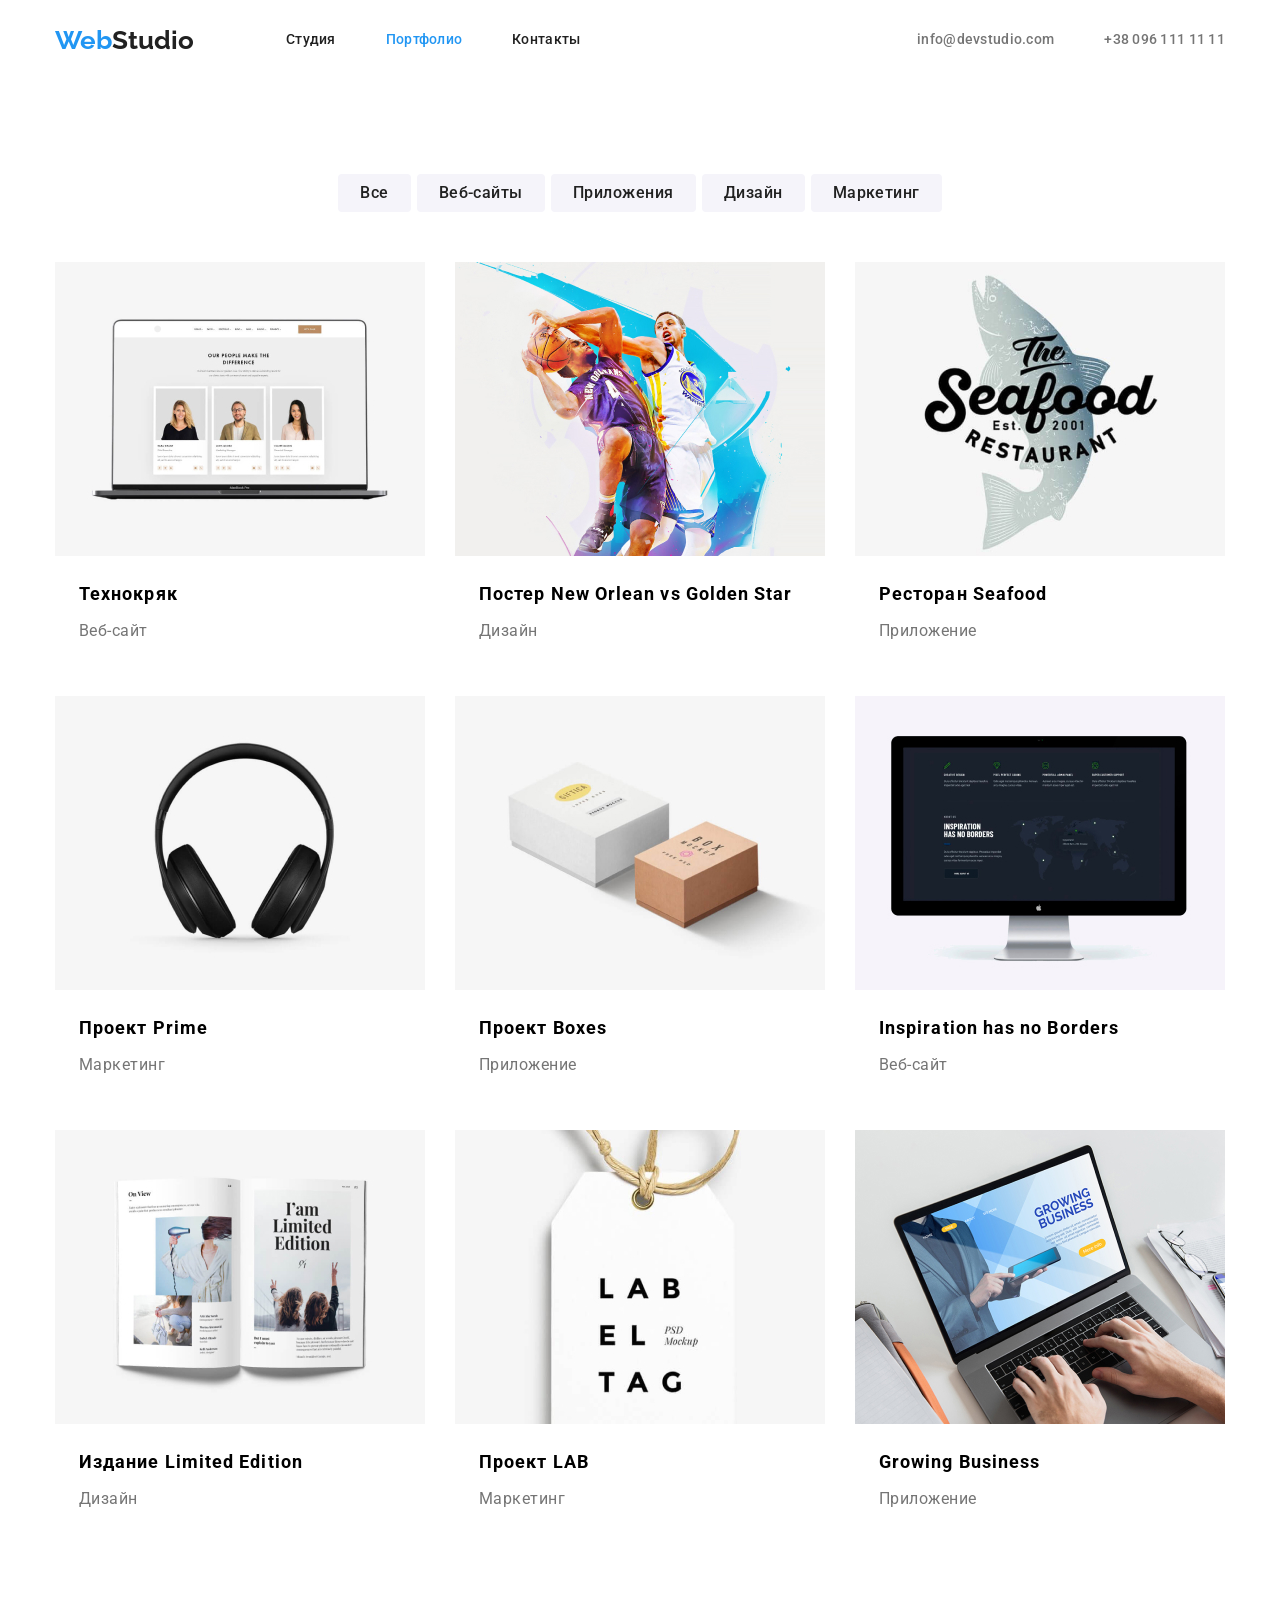
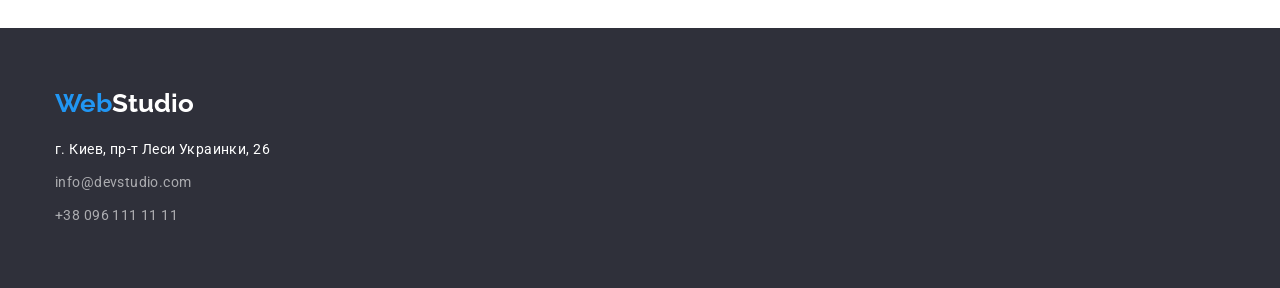
==== portfolio.html @ 709035e9 "початок" ====
<!DOCTYPE html>
<html lang="ru">
  <head>
    <meta charset="UTF-8" />
    <meta name="viewport" content="width=device-width, initial-scale=1.0" />
    <title>WebStudio</title>
    <link rel="preconnect" href="https://fonts.gstatic.com" />
    <link
      href="https://fonts.googleapis.com/css2?family=Raleway:wght@700&family=Roboto:wght@400;500;700;900&display=swap"
      rel="stylesheet"
    />
    <link
      rel="stylesheet"
      href="https://cdnjs.cloudflare.com/ajax/libs/modern-normalize/1.0.0/modern-normalize.min.css"
    />
    <link rel="stylesheet" href="./css/style.css" />
  </head>
  <body>
    <!--Шапка-->
    <header class="page-header container">
        <nav class="header-nav">
          <a class="logo" href=""><span class="logo-link">Web</span>Studio</a>
          <ul class="list-nav">
            <li class="item-nav">
              <a class="link" href="./index.html">Студия</a>
            </li>
            <li class="item-nav">
              <a class="link  current" href="">Портфолио</a>
            </li>
            <li class="item-nav">
              <a class="link" href="">Контакты</a>
            </li>
          </ul>
        </nav>
        <ul class="header-list">
          <li class="header-contacts">
            <a class="link contacts" href="">info@devstudio.com</a>
          </li>
          <li class="header-contacts">
            <a class="link contacts" href="">+38 096 111 11 11</a>
          </li>
        </ul>
    </header>

    <main>
      <section class="proekts">
        <div class="container">
          <h1 class="visually-hidden">Наши проекты</h1>
          <ul class="list-btn">
            <li class="item-btn">
              <button class="proekts-btn" type="button">Все</button>
            </li>
            <li class="item-btn">
              <button class="proekts-btn" type="button">Веб-сайты</button>
            </li>
            <li class="item-btn">
              <button class="proekts-btn" type="button">Приложения</button>
            </li>
            <li class="item-btn">
              <button class="proekts-btn" type="button">Дизайн</button>
            </li>
            <li class="item-btn">
              <button class="proekts-btn" type="button">Маркетинг</button>
            </li>
          </ul>
          <ul class="card-set">
            <li class="item">
              <article class="card">
                <div class="card-thumb">
                  <img src="./images/portfolio/tecno.jpg" alt="Техноряк" />
                </div>
                <div class="card-content">
                  <h2 class="card-heading">Технокряк</h2>
                  <p class="card-text">Веб-сайт</p>
                </div>
              </article>
            </li>
            <li class="item">
              <article class="card">
                <div class="card-thumb">
                  <img src="./images/portfolio/poster.jpg" alt="Постер" />
                </div>
                <div class="card-content">
                  <h2 class="card-heading">Постер New Orlean vs Golden Star</h2>
                  <p class="card-text">Дизайн</p>
                </div>
              </article>
            </li>
            <li class="item">
              <article class="card">
                <div class="card-thumb">
                  <img src="./images/portfolio/seafood.jpg" alt="Ресторан" />
                </div>
                <div class="card-content">
                  <h2 class="card-heading">Ресторан Seafood</h2>
                  <p class="card-text">Приложение</p>
                </div>
              </article>
            </li>
            <li class="item">
              <article class="card">
                <div class="card-thumb">
                  <img src="./images/portfolio/prime.jpg" alt="Prime" />
                </div>
                <div class="card-content">
                  <h2 class="card-heading">Проект Prime</h2>
                  <p class="card-text">Маркетинг</p>
                </div>
              </article>
            </li>
            <li class="item">
              <article class="card">
                <div class="card-thumb">
                  <img src="./images/portfolio/boxes.jpg" alt="Boxes" />
                </div>
                <div class="card-content">
                  <h2 class="card-heading">Проект Boxes</h2>
                  <p class="card-text">Приложение</p>
                </div>
              </article>
            </li>
            <li class="item">
              <article class="card">
                <div class="card-thumb">
                  <img
                    src="./images/portfolio/inspiration.jpg"
                    alt="Inspiration"
                  />
                </div>
                <div class="card-content">
                  <h2 class="card-heading">Inspiration has no Borders</h2>
                  <p class="card-text">Веб-сайт</p>
                </div>
              </article>
            </li>
            <li class="item">
              <article class="card">
                <div class="card-thumb">
                  <img src="./images/portfolio/limited.jpg" alt="Издание" />
                </div>
                <div class="card-content">
                  <h2 class="card-heading">Издание Limited Edition</h2>
                  <p class="card-text">Дизайн</p>
                </div>
              </article>
            </li>
            <li class="item">
              <article class="card">
                <div class="card-thumb">
                  <img src="./images/portfolio/lab.jpg" alt="lab" />
                </div>
                <div class="card-content">
                  <h2 class="card-heading">Проект LAB</h2>
                  <p class="card-text">Маркетинг</p>
                </div>
              </article>
            </li>
            <li class="item">
              <article class="card">
                <div class="card-thumb">
                  <img
                    src="./images/portfolio/business.jpg"
                    alt="Growing Business"
                  />
                </div>
                <div class="card-content">
                  <h2 class="card-heading">Growing Business</h2>
                  <p class="card-text">Приложение</p>
                </div>
              </article>
            </li>
          </ul>
        </div>
      </section>
    </main>
    <footer class="footer">
      <!--Адресс-->
      <div class="container">
        <address class="address">
          <a class="logo logo-footer" href=""
            ><span class="logo-link">Web</span>Studio</a
          >
          <ul class="footer-list">
            <li class="footer-items">
              <a class="address-link adr" href=""
                >г. Киев, пр-т Леси Украинки, 26</a
              >
            </li>
            <li class="footer-items">
              <a class="address-link post" href="">info@devstudio.com</a>
            </li>
            <li class="footer-items">
              <a class="address-link post" href="">+38 096 111 11 11</a>
            </li>
          </ul>
        </address>
      </div>
    </footer>
  </body>
</html>
---- css/style.css ----
/* --- Основа для всех страниц --- */

:root {
  --text-blue: #2196f3;
  --text-hero-white: #ffffff;
  --text-white-footer: rgba(255, 255, 255, 0.6);
  --text-black: #212121;
  --text-grey: #757575;
  --background-hero: #2f303a;
  --background-btn: #f5f4fa;
  --border-proekts: #eeeeee;
}

.visually-hidden {
  position: absolute;
  width: 1px;
  height: 1px;
  margin: -1px;
  border: 0;
  padding: 0;

  white-space: nowrap;
  clip-path: inset(100%);
  clip: rect(0 0 0 0);
  overflow: hidden;
}

body {
  font-family: 'Roboto', sans-serif;
  font-size: 14px;
}

a {
  text-decoration: none;
  color: var(--text-black);
  outline: none;
}

ul {
  list-style: none;
}

.container {
  width: 1200px;
  padding-left: 15px;
  padding-right: 15px;
  margin-left: auto;
  margin-right: auto;
  /* outline: 1px solid tomato; */
}

h1,
h2,
h3,
ul,
p {
  margin: 0;
  padding: 0;
}

/* ОБЩИЕ СТИЛИ ДЛЯ ВСЕХ СТРАНИЦ ХЕДЕРА И ФУТЕРА */

/* --- Шапка--- */

.page-header {
  display: flex;
  align-items: center;
}

.header-nav {
  display: flex;
  align-items: center;
}

.header-list {
  display: flex;
  align-items: center;
  margin-left: auto;
}

.logo {
  font-style: normal;
  font-family: 'Raleway', sans-serif;
  font-weight: 700;
  font-size: 26px;
  line-height: 1.19;
}

.logo-link {
  color: var(--text-blue);
}

.list-nav {
  display: flex;
  align-items: center;
  margin-left: 92px;
}

.item-nav:not(:last-child),
.header-contacts:not(:last-child) {
  margin-right: 50px;
}

.link {
  display: block;
  padding-top: 32px;
  padding-bottom: 32px;

  font-weight: 500;
  line-height: 1.14;
  letter-spacing: 0.02em;
}

.link:hover,
.link:focus {
  color: var(--text-blue);
}

.list-nav .link.current {
  color: var(--text-blue);
}

.contacts {
  color: var(--text-grey);
}

/* --- Футер --- */

/* --- Адресс --- */

.footer {
  background-color: var(--background-hero);
  padding: 60px 0;
}

.logo-footer {
  display: inline-block;
  margin-bottom: 20px;

  color: var(--text-hero-white);
}

.footer-items:not(:last-child) {
  margin-bottom: 9px;
}

.address-link {
  display: inline-block;

  font-style: normal;
  font-weight: normal;
  font-size: 14px;
  line-height: 1.71;
  letter-spacing: 0.03em;
  color: var(--text-hero-white);
}

.post {
  color: var(--text-white-footer);
}

.address-link:hover,
.address-link:focus {
  color: var(--text-blue);
}

/* --- ГЛАВНАЯ СТРАНИЦА --- */

/* --- Баннер --- */

.hero {
  max-width: 1600px;
  margin-left: auto;
  margin-right: auto;
  padding-top: 200px;
  padding-bottom: 200px;
  background-color: var(--background-hero);
  text-align: center;
}

.hero-text {
  margin-bottom: 30px;

  color: var(--text-hero-white);
  font-weight: 900;
  font-size: 44px;
  line-height: 1.36;
  letter-spacing: 0.06em;
  text-align: center;
  text-transform: uppercase;
}

.hero-btn {
  display: inline-block;
  min-width: 200px;
  padding: 10px 32px;
  border-radius: 4px;
  color: var(--text-hero-white);
  background-color: var(--text-blue);
  font-weight: 700;
  font-size: 16px;
  text-align: center;
  line-height: 1.87;
  letter-spacing: 0.06em;
}

.hero-container {
  max-width: 696px;
  margin-left: auto;
  margin-right: auto;
}

/* --- Особенности --- */

.features {
  display: flex;
  padding-top: 89px;
  padding-bottom: 91px;
}

.features-list {
  display: flex;
}

.features-items {
  flex-basis: calc((100% - 90px) / 4);
  margin-right: 30px;
}

.features-items:last-child {
  margin-right: 0px;
}

.features-heading {
  margin-bottom: 10px;

  font-weight: 700;
  font-size: 14px;
  line-height: 1.14;
  letter-spacing: 0.03em;
  text-transform: uppercase;
}

.features-text {
  font-weight: 400;
  line-height: 1.71;
  letter-spacing: 0.03em;

  color: var(--text-grey);
}

/* --- Чем мы занимаемся --- */

.work {
  padding-bottom: 94px;
}

.heading-main {
  margin-bottom: 50px;

  font-weight: 700;
  font-size: 36px;
  line-height: 1.17;
  text-align: center;
  letter-spacing: 0.03em;
  color: var(--text-black);
}

.work-list {
  display: flex;
}

.work-item {
  flex-basis: calc((100% - 60px) / 3);
  padding-right: 30px;
}

.work-item:last-child {
  padding-right: 0;
}

.work-item img {
  display: block;
}

/* --- Наша команда --- */

.family {
  padding-top: 94px;
  padding-bottom: 94px;
}

.family-list {
  display: flex;
}

.family-item img {
  display: block;
  max-width: 100%;
  padding-bottom: 30px;
}

.family-item {
  flex-basis: calc((100% - 30px) / 4);
  margin-right: 30px;
  padding-bottom: 30px;
  border-radius: 0px 0px 4px 4px;
}

.family-item:last-child {
  padding-right: 0;
}

.family-name {
  margin-bottom: 10px;

  font-weight: 500;
  font-size: 16px;
  line-height: 1.19;
  text-align: center;
  letter-spacing: 0.03em;
  color: var(--text-black);
}

.family-proffesion {
  font-weight: 400;
  font-size: 16px;
  line-height: 1.19;
  text-align: center;
  letter-spacing: 0.03em;
  color: var(--text-grey);
}

/* СТРАННИЦА ПОРТФОЛИО */

/* --- НАШИ ПРОЕКТЫ */

/* КНОПКИ */

.proekts {
  padding: 94px 0;
}

.list-btn {
  display: flex;
  margin-bottom: 50px;
  justify-content: center;
}

.item-btn:not(:last-child) {
  margin-right: 6px;
}

.proekts-btn {
  padding: 6px 22px;
  border: none;
  border-radius: 4px;

  font-weight: 500;
  font-size: 16px;
  line-height: 1.62;
  text-align: center;
  letter-spacing: 0.03em;

  color: var(--text-black);
  background: var(--background-btn);
}

.proekts-btn:hover,
.proekts-btn:focus {
  color: var(--text-hero-white);
  background: var(--text-blue);
}

/* СПИСОК ПРОЕКТОВ */ 

img {
  display: block;
  max-width: 100%;
}

.card-set {
  display: flex;
  flex-wrap: wrap;
  margin-left: calc(-1 * 30px);
  margin-top: calc(-1 * 30px);
}

.card-set .item {
  flex-basis: calc(100% / 3 - 30px);
  margin-left: 30px;
  margin-top: 30px;
}

.card {
  border-radius: 4px;
}

.card-content {
  padding: 20px 24px;
}

.card-heading {
  margin-bottom: 4px;

  font-weight: 700;
  font-size: 18px;
  line-height: 2;
  letter-spacing: 0.06em;
}

.card-text {
  font-weight: normal;
  font-size: 16px;
  line-height: 1.87;
  letter-spacing: 0.03em;
  color: var(--text-grey);
}
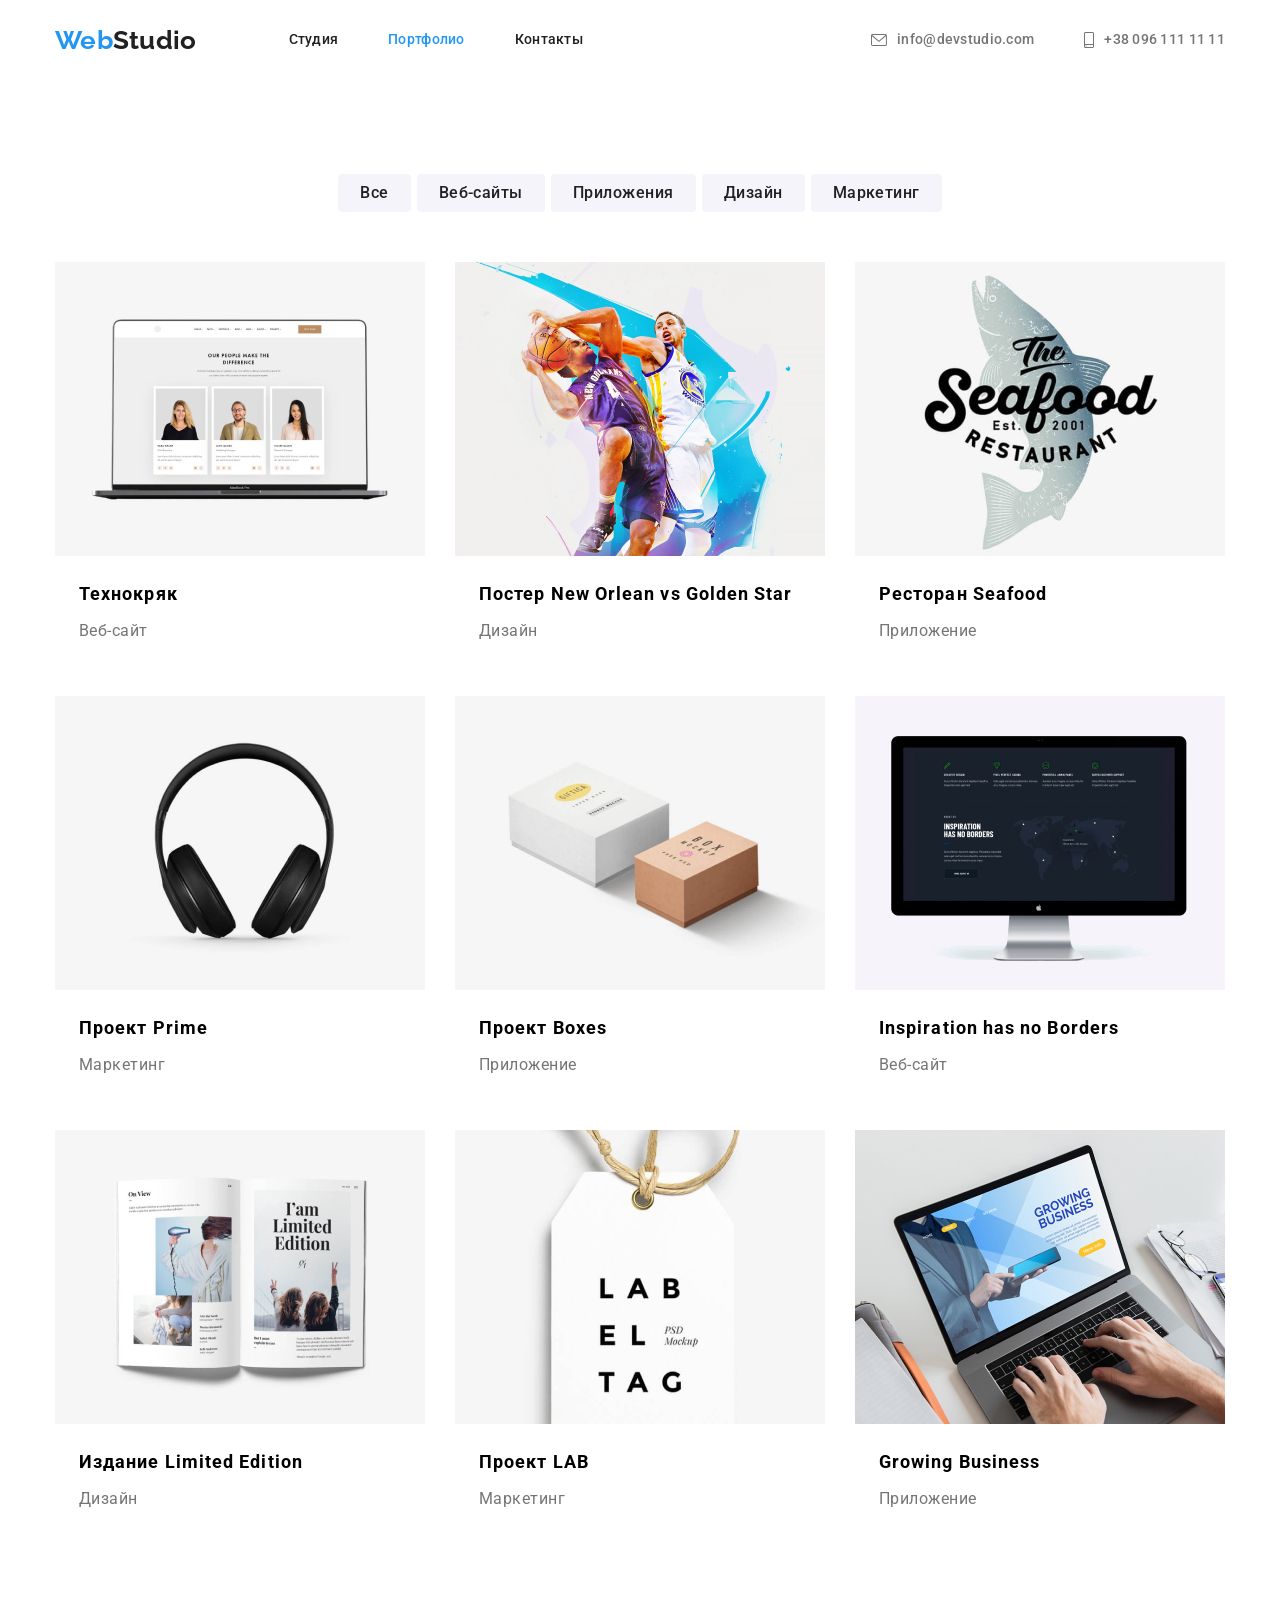
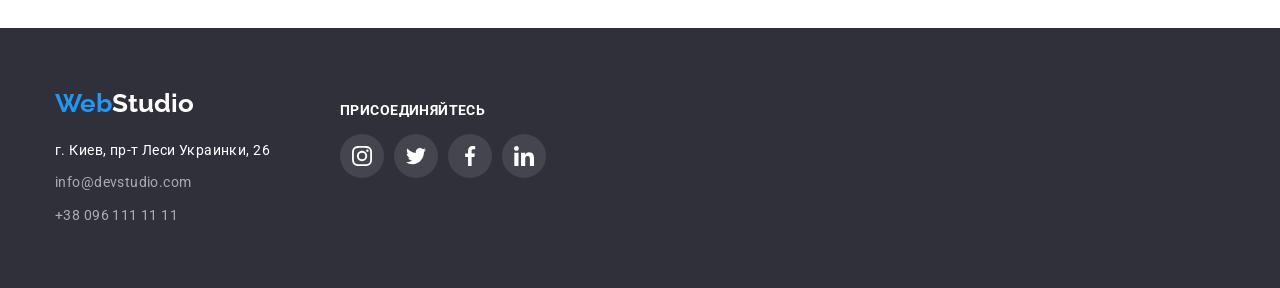
==== commit 85e8302b: "доделано страницу студии" ====
--- a/portfolio.html
+++ b/portfolio.html
@@ -18,28 +18,36 @@
   <body>
     <!--Шапка-->
     <header class="page-header container">
-        <nav class="header-nav">
-          <a class="logo" href=""><span class="logo-link">Web</span>Studio</a>
-          <ul class="list-nav">
-            <li class="item-nav">
-              <a class="link" href="./index.html">Студия</a>
-            </li>
-            <li class="item-nav">
-              <a class="link  current" href="">Портфолио</a>
-            </li>
-            <li class="item-nav">
-              <a class="link" href="">Контакты</a>
-            </li>
-          </ul>
-        </nav>
-        <ul class="header-list">
-          <li class="header-contacts">
-            <a class="link contacts" href="">info@devstudio.com</a>
+      <nav class="header-nav">
+        <a class="logo" href=""><span class="logo-link">Web</span>Studio</a>
+        <ul class="list-nav">
+          <li class="item-nav">
+            <a class="link" href="./index.html">Студия</a>
           </li>
-          <li class="header-contacts">
-            <a class="link contacts" href="">+38 096 111 11 11</a>
+          <li class="item-nav">
+            <a class="link current" href="./portfolio.html">Портфолио</a>
+          </li>
+          <li class="item-nav">
+            <a class="link" href="">Контакты</a>
           </li>
         </ul>
+      </nav>
+      <ul class="header-list">
+        <li class="header-contacts">
+          <a class="contacts link-post" href="">
+            <svg class="link-email">
+              <use href="./images/sprite.svg#icon-envelope"></use>
+            </svg>
+            info@devstudio.com</a>
+        </li>
+        <li class="header-contacts">
+          <a class="contacts" href="">
+            <svg class="link-tel">
+              <use href="./images/sprite.svg#icon-smartphone"></use>
+            </svg>
+            +38 096 111 11 11</a>
+        </li>
+      </ul>
     </header>
 
     <main>
@@ -174,17 +182,13 @@
       </section>
     </main>
     <footer class="footer">
-      <!--Адресс-->
-      <div class="container">
+      <div class="container footer-container">
+        <!--Адресс-->
         <address class="address">
-          <a class="logo logo-footer" href=""
-            ><span class="logo-link">Web</span>Studio</a
-          >
+          <a class="logo logo-footer" href=""><span class="logo-link">Web</span>Studio</a>
           <ul class="footer-list">
             <li class="footer-items">
-              <a class="address-link adr" href=""
-                >г. Киев, пр-т Леси Украинки, 26</a
-              >
+              <a class="address-link adr" href="">г. Киев, пр-т Леси Украинки, 26</a>
             </li>
             <li class="footer-items">
               <a class="address-link post" href="">info@devstudio.com</a>
@@ -194,6 +198,39 @@
             </li>
           </ul>
         </address>
+        <div class="join">
+          <h3 class="features-heading join-heading">присоединяйтесь</h3>
+          <ul class="social-card">
+            <li class="social-tumb">
+              <a class="social-link" href="">
+                <svg class="social-svg">
+                  <use href="./images/sprite.svg#icon-instagram"></use>
+                </svg>
+              </a>
+            </li>
+            <li class="social-tumb">
+              <a class="social-link" href="">
+                <svg class="social-svg">
+                  <use href="./images/sprite.svg#icon-twitter"></use>
+                </svg>
+              </a>
+            </li>
+            <li class="social-tumb">
+              <a class="social-link" href="">
+                <svg class="social-svg">
+                  <use href="./images/sprite.svg#icon-facebook"></use>
+                </svg>
+              </a>
+            </li>
+            <li class="social-tumb">
+              <a class="social-link" href="">
+                <svg class="social-svg">
+                  <use href="./images/sprite.svg#icon-linkedin"></use>
+                </svg>
+              </a>
+            </li>
+          </ul>
+        </div>
       </div>
     </footer>
   </body>
--- a/css/style.css
+++ b/css/style.css
@@ -6,9 +6,13 @@
   --text-white-footer: rgba(255, 255, 255, 0.6);
   --text-black: #212121;
   --text-grey: #757575;
-  --background-hero: #2f303a;
+  --background-hero: #c4c4c4;
   --background-btn: #f5f4fa;
   --border-proekts: #eeeeee;
+  --background-footer: #2f303a;
+  --background-family: #f5f4fa;
+  --border-clients: #AFB1B8;
+  --social-footer: rgba(255, 255, 255, 0.1);
 }
 
 .visually-hidden {
@@ -65,6 +69,10 @@
 .page-header {
   display: flex;
   align-items: center;
+
+  font-weight: 500;
+  line-height: 1.14;
+  letter-spacing: 0.02em;
 }
 
 .header-nav {
@@ -74,8 +82,11 @@
 
 .header-list {
   display: flex;
-  align-items: center;
   margin-left: auto;
+}
+
+.header-contacts {
+  display: flex;
 }
 
 .logo {
@@ -102,13 +113,9 @@
 }
 
 .link {
-  display: block;
+  display: flex;
   padding-top: 32px;
   padding-bottom: 32px;
-
-  font-weight: 500;
-  line-height: 1.14;
-  letter-spacing: 0.02em;
 }
 
 .link:hover,
@@ -121,47 +128,31 @@
 }
 
 .contacts {
+  display: inline-flex;
   color: var(--text-grey);
-}
-
-/* --- Футер --- */
-
-/* --- Адресс --- */
-
-.footer {
-  background-color: var(--background-hero);
-  padding: 60px 0;
-}
-
-.logo-footer {
-  display: inline-block;
-  margin-bottom: 20px;
-
-  color: var(--text-hero-white);
-}
-
-.footer-items:not(:last-child) {
-  margin-bottom: 9px;
-}
-
-.address-link {
-  display: inline-block;
-
-  font-style: normal;
-  font-weight: normal;
-  font-size: 14px;
-  line-height: 1.71;
-  letter-spacing: 0.03em;
-  color: var(--text-hero-white);
-}
-
-.post {
-  color: var(--text-white-footer);
-}
-
-.address-link:hover,
-.address-link:focus {
+  align-items: center;
+
+  padding-top: 32px;
+  padding-bottom: 32px;
+}
+
+.contacts:hover,
+.contacts:focus {
   color: var(--text-blue);
+}
+
+.link-email {
+  width: 16px;
+  height: 12px;
+  margin-right: 10px;
+  fill: currentColor;
+}
+
+.link-tel {
+  width: 10px;
+  height: 16px;
+  margin-right: 10px;
+  fill: currentColor;
 }
 
 /* --- ГЛАВНАЯ СТРАНИЦА --- */
@@ -170,10 +161,21 @@
 
 .hero {
   max-width: 1600px;
+  height: 600px;
   margin-left: auto;
   margin-right: auto;
   padding-top: 200px;
   padding-bottom: 200px;
+
+  background-image: linear-gradient(
+      to right,
+      rgba(47, 48, 58, 0.4),
+      rgba(47, 48, 58, 0.4)
+    ),
+    url(../images/hero.jpg);
+  background-repeat: no-repeat;
+  background-size: cover;
+  background-position: center;
   background-color: var(--background-hero);
   text-align: center;
 }
@@ -222,6 +224,17 @@
   display: flex;
 }
 
+.block {
+  background-color: var(--background-family);
+  margin-bottom: 30px;
+}
+
+.link-block {
+  width: 70px;
+  height: 70px;
+  margin: 25px 100px;
+}
+
 .features-items {
   flex-basis: calc((100% - 90px) / 4);
   margin-right: 30px;
@@ -271,7 +284,7 @@
 }
 
 .work-item {
-  flex-basis: calc((100% - 60px) / 3);
+  /* flex-basis: calc((100% - 60px) / 3); */
   padding-right: 30px;
 }
 
@@ -288,10 +301,12 @@
 .family {
   padding-top: 94px;
   padding-bottom: 94px;
+  background-color: var(--background-family);
 }
 
 .family-list {
   display: flex;
+
 }
 
 .family-item img {
@@ -303,12 +318,14 @@
 .family-item {
   flex-basis: calc((100% - 30px) / 4);
   margin-right: 30px;
-  padding-bottom: 30px;
   border-radius: 0px 0px 4px 4px;
+  background-color: var(--text-hero-white);
+  border-radius: 0px 0px 4px 4px;
+  box-shadow: 0px 1px 3px rgba(0, 0, 0, 0.12), 0px 1px 1px rgba(0, 0, 0, 0.14), 0px 2px 1px rgba(0, 0, 0, 0.2);
 }
 
 .family-item:last-child {
-  padding-right: 0;
+  margin-right: 0;
 }
 
 .family-name {
@@ -323,6 +340,8 @@
 }
 
 .family-proffesion {
+  margin-bottom: 16px;
+
   font-weight: 400;
   font-size: 16px;
   line-height: 1.19;
@@ -331,6 +350,114 @@
   color: var(--text-grey);
 }
 
+.social-card {
+  display: flex;
+  justify-content: space-between;
+  margin-left: 32px;
+  margin-right: 32px;
+}
+
+.social-tumb {
+  margin-bottom: 30px;
+}
+
+.social-link {
+  width: 44px;
+  height: 44px;
+  display: block;
+  color: var(--text-grey);
+  background-color: var(--text-hero-white);
+  border-radius: 50%;
+  
+}
+
+.social-link:hover,
+.social-link:focus {
+  background-color: var(--text-blue);
+  color: var(--text-hero-white);
+}
+
+.social-svg {
+  display: inline-block;
+  width: 20px;
+  height: 20px;
+  margin: 12px;
+  fill: currentColor;
+}
+
+/* ПОСТОЯННЫЕ КЛИЕНТЫ */
+
+.clients {
+  padding-top: 94px;
+  padding-bottom: 94px;
+}
+
+.clients-list {
+  display: flex;
+  justify-content: space-between;
+  align-items: center;
+
+}
+
+.clients-item {
+  
+}
+
+.clients-link {
+  display: inline-flex;
+  justify-content: center;
+  align-items: center;
+  width: 170px;
+  height: 90px;
+  border: 1px solid var(--border-clients);
+  border-radius: 4px;
+  color: var(--border-clients);
+}
+
+.clients-link:hover,
+.clients-link:focus {
+  background-color: var(--text-hero-white);
+  color: var(--text-blue);
+  border: 1px solid var(--text-blue);
+  border-radius: 4px;
+}
+
+.yaco {
+  width: 45px;
+  height: 50px;
+  fill: currentColor;
+}
+
+.company-tagline {
+  width: 40px;
+  height: 52px;
+  fill: currentColor;
+}
+
+.company{
+  width: 42px;
+  height: 42px;
+  fill: currentColor;
+}
+
+.foster{
+  width: 80px;
+  height: 42px;
+  fill: currentColor;
+}
+
+.brand {
+  width: 60px;
+  height: 47px;
+  fill: currentColor;
+}
+
+.company-line {
+  width: 88px;
+  height: 45px;
+  fill: currentColor;
+}
+
 /* СТРАННИЦА ПОРТФОЛИО */
 
 /* --- НАШИ ПРОЕКТЫ */
@@ -372,7 +499,7 @@
   background: var(--text-blue);
 }
 
-/* СПИСОК ПРОЕКТОВ */ 
+/* СПИСОК ПРОЕКТОВ */
 
 img {
   display: block;
@@ -417,3 +544,74 @@
   color: var(--text-grey);
 }
 
+/* --- ФУТЕР --- */
+
+/* --- АДРЕСС --- */
+
+.footer {
+  background-color: var(--background-footer);
+  padding: 60px 0;
+}
+
+.footer-container {
+  display: flex;
+}
+
+.logo-footer {
+  display: inline-block;
+  margin-bottom: 20px;
+
+  color: var(--text-hero-white);
+}
+
+.footer-items:not(:last-child) {
+  margin-bottom: 9px;
+}
+
+.address-link {
+  display: inline-block;
+  margin-right: 70px;
+
+  font-style: normal;
+  font-weight: normal;
+  font-size: 14px;
+  line-height: 1.71;
+  letter-spacing: 0.03em;
+  color: var(--text-hero-white);
+}
+
+.post {
+  color: var(--text-white-footer);
+}
+
+.address-link:hover,
+.address-link:focus {
+  color: var(--text-blue);
+}
+
+/* --- ПРИСОЕДИНЯЙТЕСЬ --- */
+
+.join {
+  min-width: 206px;
+  margin-top: 15px;
+
+}
+
+.join-heading {
+  margin-bottom: 15px;
+  color: var(--text-hero-white);
+}
+
+.join .social-card {
+  margin: 0;
+}
+
+.join .social-link {
+  background-color: var(--social-footer);
+  color: var(--text-hero-white)
+}
+
+.join .social-link:hover,
+.join .social-link:focus {
+  background-color: var(--text-blue);
+}
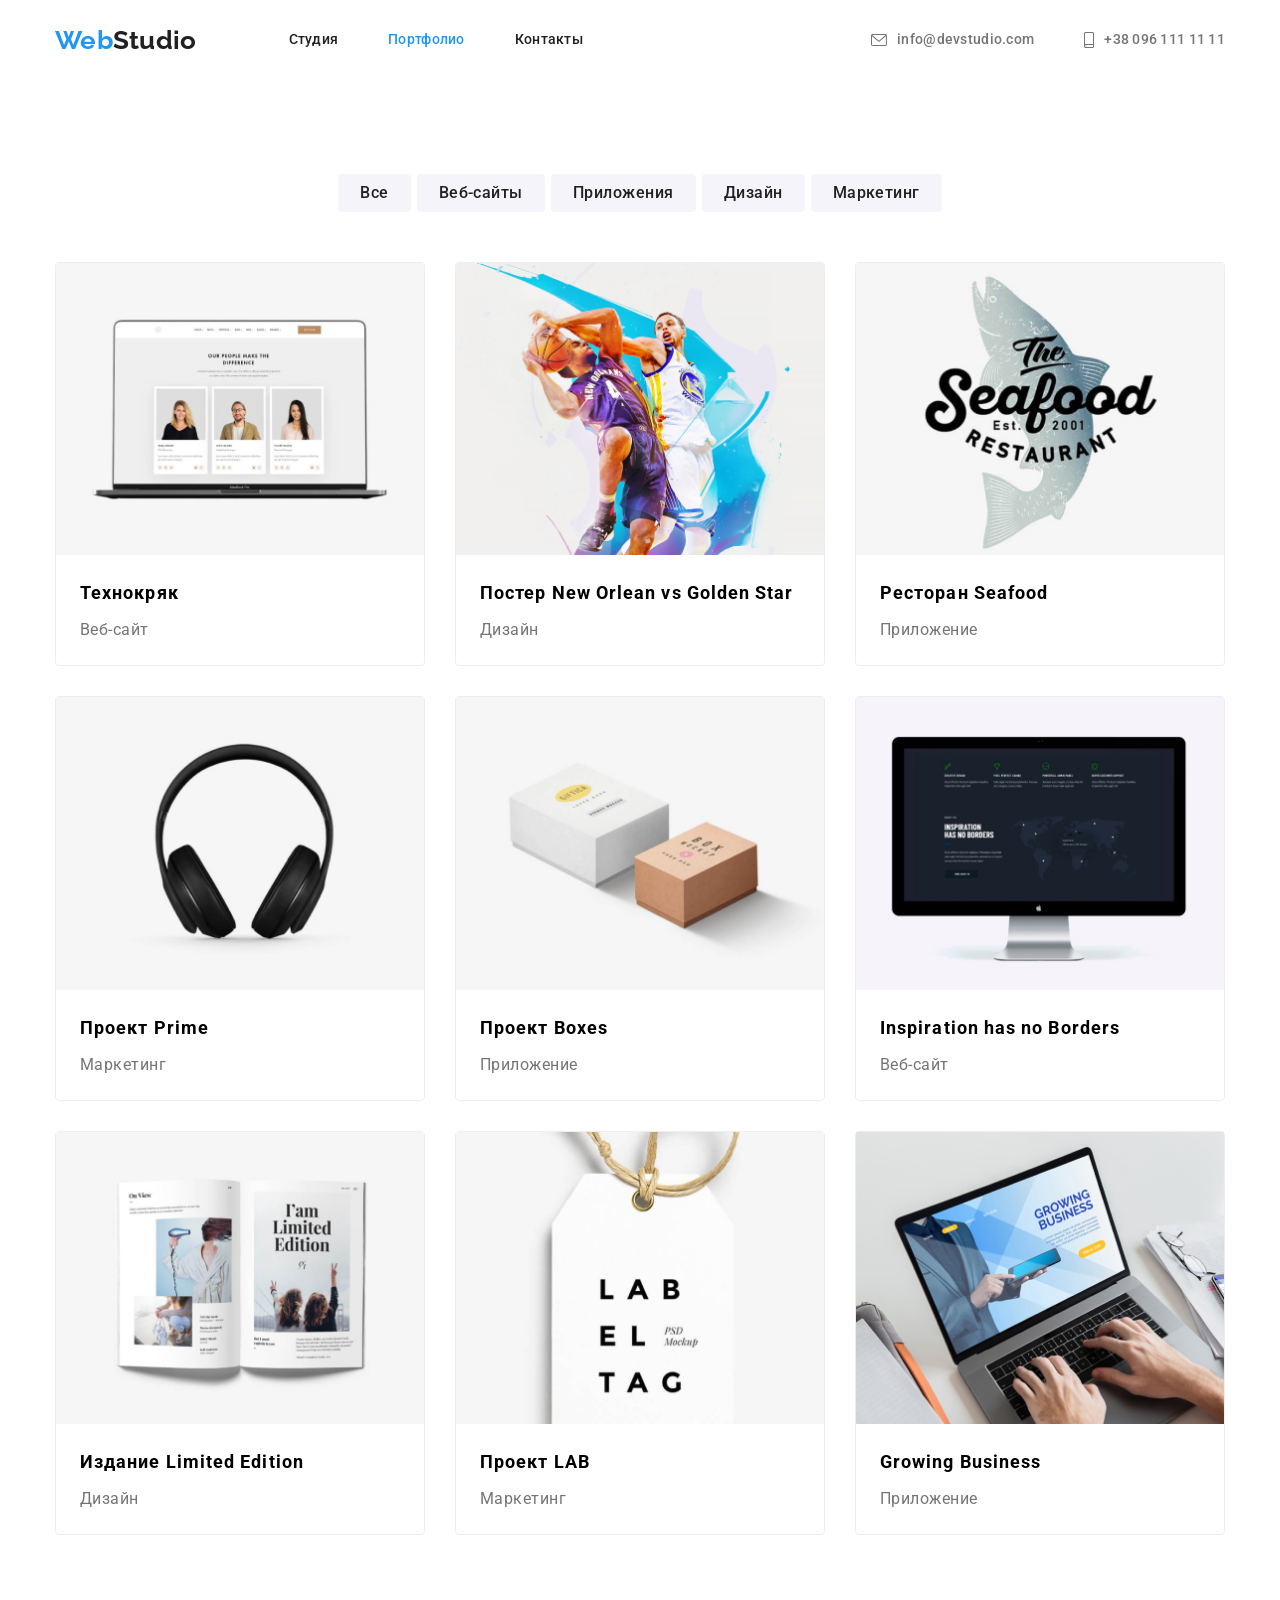
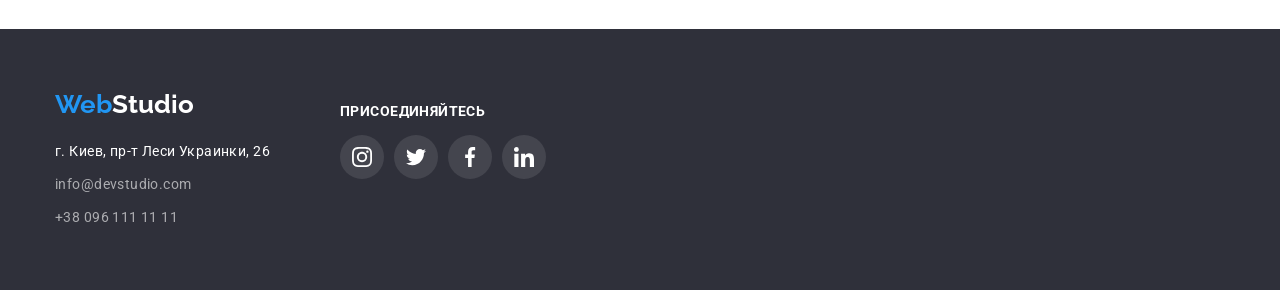
==== commit 0850246f: "готовый проэкт" ====
--- a/portfolio.html
+++ b/portfolio.html
@@ -38,14 +38,16 @@
             <svg class="link-email">
               <use href="./images/sprite.svg#icon-envelope"></use>
             </svg>
-            info@devstudio.com</a>
+            info@devstudio.com</a
+          >
         </li>
         <li class="header-contacts">
           <a class="contacts" href="">
             <svg class="link-tel">
               <use href="./images/sprite.svg#icon-smartphone"></use>
             </svg>
-            +38 096 111 11 11</a>
+            +38 096 111 11 11</a
+          >
         </li>
       </ul>
     </header>
@@ -185,10 +187,14 @@
       <div class="container footer-container">
         <!--Адресс-->
         <address class="address">
-          <a class="logo logo-footer" href=""><span class="logo-link">Web</span>Studio</a>
+          <a class="logo logo-footer" href=""
+            ><span class="logo-link">Web</span>Studio</a
+          >
           <ul class="footer-list">
             <li class="footer-items">
-              <a class="address-link adr" href="">г. Киев, пр-т Леси Украинки, 26</a>
+              <a class="address-link adr" href=""
+                >г. Киев, пр-т Леси Украинки, 26</a
+              >
             </li>
             <li class="footer-items">
               <a class="address-link post" href="">info@devstudio.com</a>
--- a/css/style.css
+++ b/css/style.css
@@ -11,7 +11,7 @@
   --border-proekts: #eeeeee;
   --background-footer: #2f303a;
   --background-family: #f5f4fa;
-  --border-clients: #AFB1B8;
+  --border-clients: #afb1b8;
   --social-footer: rgba(255, 255, 255, 0.1);
 }
 
@@ -306,7 +306,6 @@
 
 .family-list {
   display: flex;
-
 }
 
 .family-item img {
@@ -321,7 +320,8 @@
   border-radius: 0px 0px 4px 4px;
   background-color: var(--text-hero-white);
   border-radius: 0px 0px 4px 4px;
-  box-shadow: 0px 1px 3px rgba(0, 0, 0, 0.12), 0px 1px 1px rgba(0, 0, 0, 0.14), 0px 2px 1px rgba(0, 0, 0, 0.2);
+  box-shadow: 0px 1px 3px rgba(0, 0, 0, 0.12), 0px 1px 1px rgba(0, 0, 0, 0.14),
+    0px 2px 1px rgba(0, 0, 0, 0.2);
 }
 
 .family-item:last-child {
@@ -368,7 +368,6 @@
   color: var(--text-grey);
   background-color: var(--text-hero-white);
   border-radius: 50%;
-  
 }
 
 .social-link:hover,
@@ -396,11 +395,9 @@
   display: flex;
   justify-content: space-between;
   align-items: center;
-
 }
 
 .clients-item {
-  
 }
 
 .clients-link {
@@ -434,13 +431,13 @@
   fill: currentColor;
 }
 
-.company{
+.company {
   width: 42px;
   height: 42px;
   fill: currentColor;
 }
 
-.foster{
+.foster {
   width: 80px;
   height: 42px;
   fill: currentColor;
@@ -497,6 +494,8 @@
 .proekts-btn:focus {
   color: var(--text-hero-white);
   background: var(--text-blue);
+  box-shadow: 0px 1px 1px rgba(0, 0, 0, 0.12), 0px 4px 4px rgba(0, 0, 0, 0.06),
+    1px 4px 6px rgba(0, 0, 0, 0.16);
 }
 
 /* СПИСОК ПРОЕКТОВ */
@@ -521,7 +520,21 @@
 
 .card {
   border-radius: 4px;
-}
+  border: 1px solid var(--border-proekts);
+}
+
+.card:hover,
+.card:focus {
+  box-shadow: 0px 1px 1px rgba(0, 0, 0, 0.12), 0px 4px 4px rgba(0, 0, 0, 0.06),
+    1px 4px 6px rgba(0, 0, 0, 0.16);
+}
+
+/* .card-link:hover,
+.card-link:focus {
+  background-color: var(--text-hero-white);
+  border: 1px solid var(--border-proekts);
+  box-shadow: 0px 1px 1px rgba(0, 0, 0, 0.12), 0px 4px 4px rgba(0, 0, 0, 0.06), 1px 4px 6px rgba(0, 0, 0, 0.16);
+} */
 
 .card-content {
   padding: 20px 24px;
@@ -594,7 +607,6 @@
 .join {
   min-width: 206px;
   margin-top: 15px;
-
 }
 
 .join-heading {
@@ -608,7 +620,7 @@
 
 .join .social-link {
   background-color: var(--social-footer);
-  color: var(--text-hero-white)
+  color: var(--text-hero-white);
 }
 
 .join .social-link:hover,
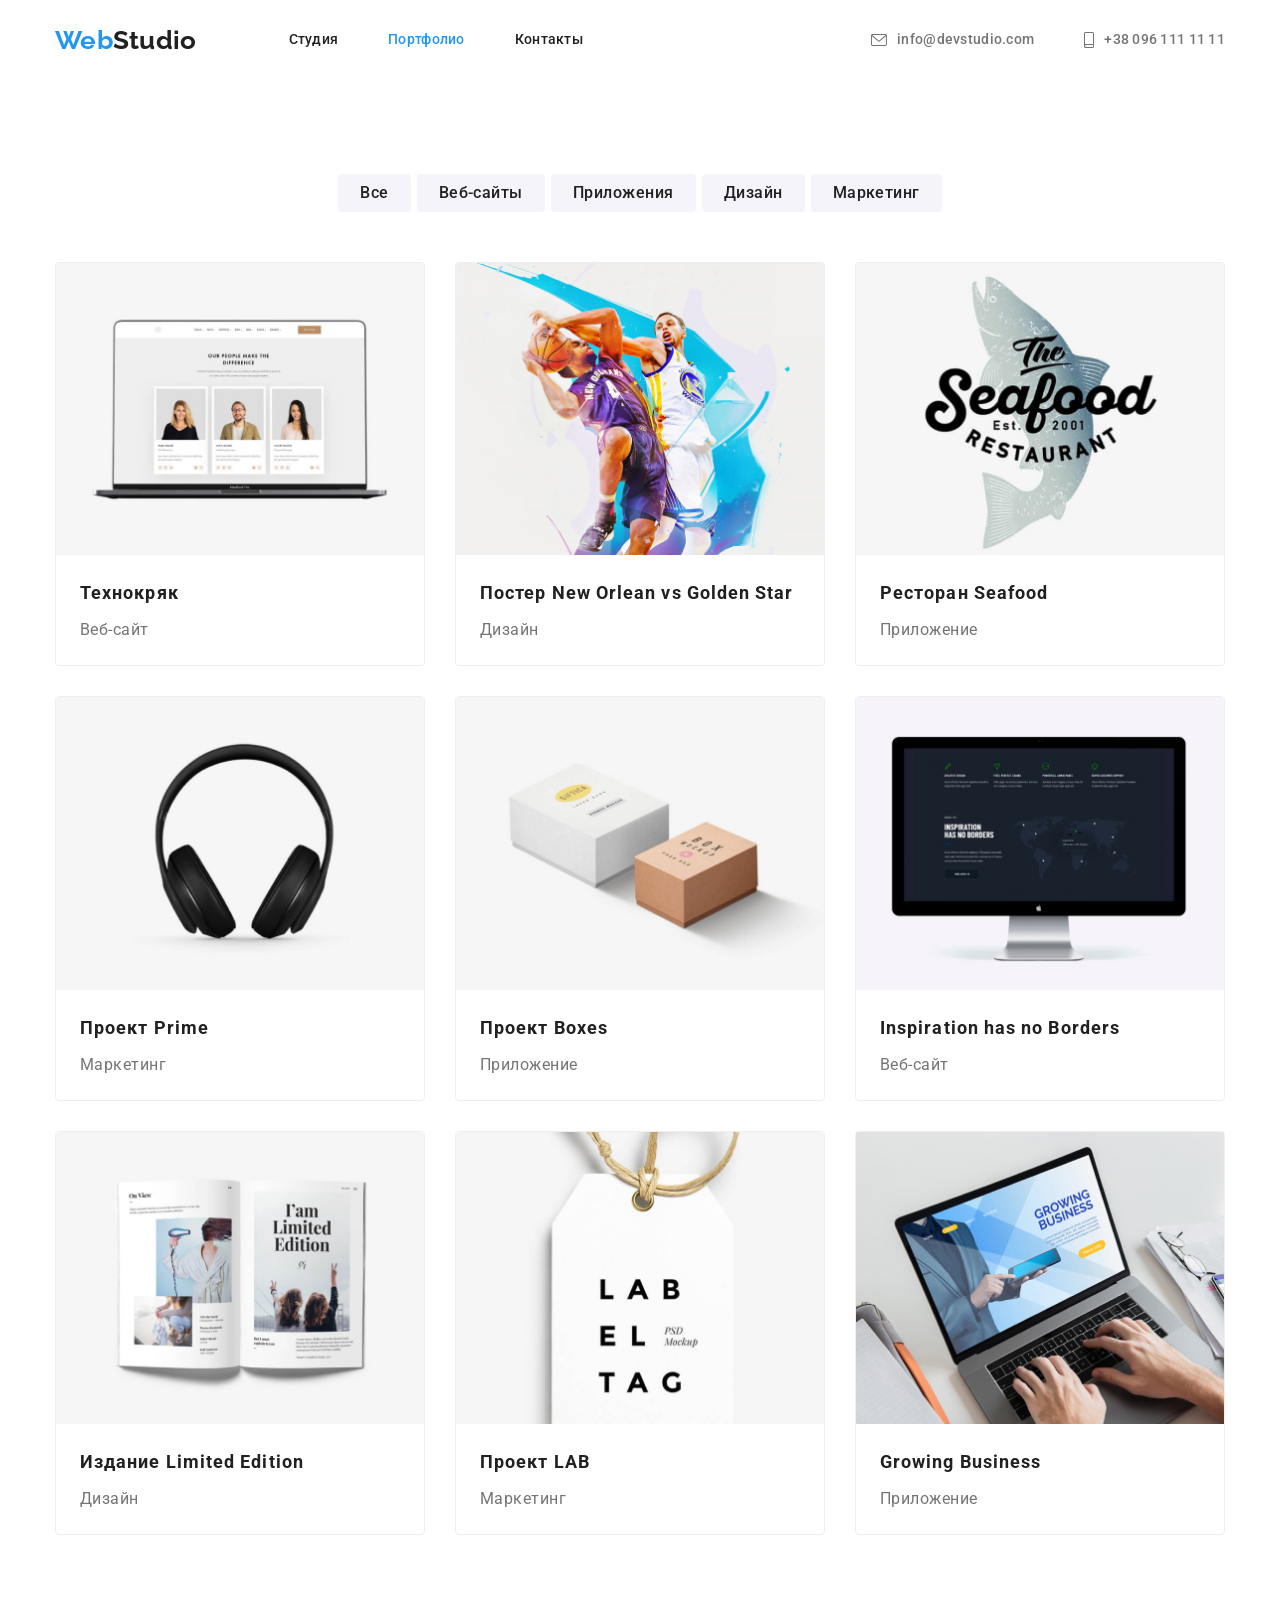
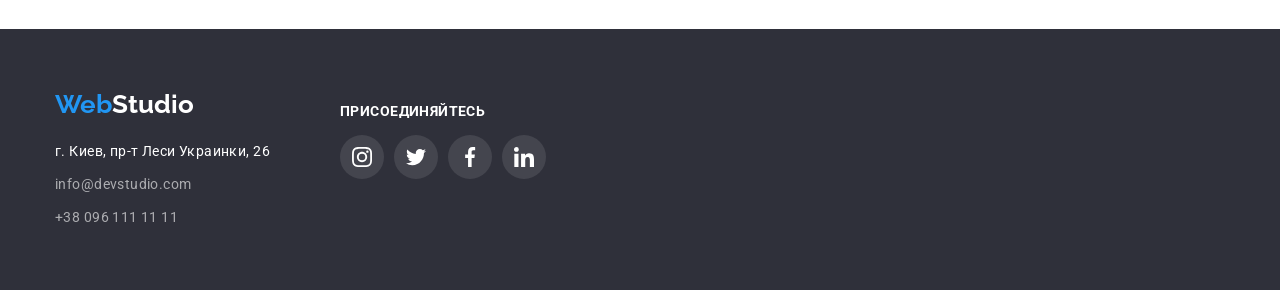
==== commit 40763e81: "зміна карток нашої ккоманди (додавання тумби і обгортка в артікл)" ====
--- a/portfolio.html
+++ b/portfolio.html
@@ -25,7 +25,7 @@
             <a class="link" href="./index.html">Студия</a>
           </li>
           <li class="item-nav">
-            <a class="link current" href="./portfolio.html">Портфолио</a>
+            <a class="link current" href="">Портфолио</a>
           </li>
           <li class="item-nav">
             <a class="link" href="">Контакты</a>
@@ -34,8 +34,8 @@
       </nav>
       <ul class="header-list">
         <li class="header-contacts">
-          <a class="contacts link-post" href="">
-            <svg class="link-email">
+          <a class="contacts" href="">
+            <svg class="contacts-link" width="16" height="12">
               <use href="./images/sprite.svg#icon-envelope"></use>
             </svg>
             info@devstudio.com</a
@@ -43,7 +43,7 @@
         </li>
         <li class="header-contacts">
           <a class="contacts" href="">
-            <svg class="link-tel">
+            <svg class="contacts-link" width="10" height="16">
               <use href="./images/sprite.svg#icon-smartphone"></use>
             </svg>
             +38 096 111 11 11</a
@@ -75,7 +75,7 @@
           </ul>
           <ul class="card-set">
             <li class="item">
-              <article class="card">
+              <a class="card" href="">
                 <div class="card-thumb">
                   <img src="./images/portfolio/tecno.jpg" alt="Техноряк" />
                 </div>
@@ -83,10 +83,10 @@
                   <h2 class="card-heading">Технокряк</h2>
                   <p class="card-text">Веб-сайт</p>
                 </div>
-              </article>
-            </li>
-            <li class="item">
-              <article class="card">
+              </a>
+            </li>
+            <li class="item">
+              <a class="card" href="">
                 <div class="card-thumb">
                   <img src="./images/portfolio/poster.jpg" alt="Постер" />
                 </div>
@@ -94,10 +94,10 @@
                   <h2 class="card-heading">Постер New Orlean vs Golden Star</h2>
                   <p class="card-text">Дизайн</p>
                 </div>
-              </article>
-            </li>
-            <li class="item">
-              <article class="card">
+              </a>
+            </li>
+            <li class="item">
+              <a class="card" href="">
                 <div class="card-thumb">
                   <img src="./images/portfolio/seafood.jpg" alt="Ресторан" />
                 </div>
@@ -105,10 +105,10 @@
                   <h2 class="card-heading">Ресторан Seafood</h2>
                   <p class="card-text">Приложение</p>
                 </div>
-              </article>
-            </li>
-            <li class="item">
-              <article class="card">
+              </a>
+            </li>
+            <li class="item">
+              <a class="card" href="">
                 <div class="card-thumb">
                   <img src="./images/portfolio/prime.jpg" alt="Prime" />
                 </div>
@@ -116,10 +116,10 @@
                   <h2 class="card-heading">Проект Prime</h2>
                   <p class="card-text">Маркетинг</p>
                 </div>
-              </article>
-            </li>
-            <li class="item">
-              <article class="card">
+              </a>
+            </li>
+            <li class="item">
+              <a class="card" href="">
                 <div class="card-thumb">
                   <img src="./images/portfolio/boxes.jpg" alt="Boxes" />
                 </div>
@@ -127,10 +127,10 @@
                   <h2 class="card-heading">Проект Boxes</h2>
                   <p class="card-text">Приложение</p>
                 </div>
-              </article>
-            </li>
-            <li class="item">
-              <article class="card">
+              </a>
+            </li>
+            <li class="item">
+              <a class="card" href="">
                 <div class="card-thumb">
                   <img
                     src="./images/portfolio/inspiration.jpg"
@@ -141,10 +141,10 @@
                   <h2 class="card-heading">Inspiration has no Borders</h2>
                   <p class="card-text">Веб-сайт</p>
                 </div>
-              </article>
-            </li>
-            <li class="item">
-              <article class="card">
+              </a>
+            </li>
+            <li class="item">
+              <a class="card" href="">
                 <div class="card-thumb">
                   <img src="./images/portfolio/limited.jpg" alt="Издание" />
                 </div>
@@ -152,10 +152,10 @@
                   <h2 class="card-heading">Издание Limited Edition</h2>
                   <p class="card-text">Дизайн</p>
                 </div>
-              </article>
-            </li>
-            <li class="item">
-              <article class="card">
+              </a>
+            </li>
+            <li class="item">
+              <a class="card" href="">
                 <div class="card-thumb">
                   <img src="./images/portfolio/lab.jpg" alt="lab" />
                 </div>
@@ -163,10 +163,10 @@
                   <h2 class="card-heading">Проект LAB</h2>
                   <p class="card-text">Маркетинг</p>
                 </div>
-              </article>
-            </li>
-            <li class="item">
-              <article class="card">
+              </a>
+            </li>
+            <li class="item">
+              <a class="card" href="">
                 <div class="card-thumb">
                   <img
                     src="./images/portfolio/business.jpg"
@@ -177,7 +177,7 @@
                   <h2 class="card-heading">Growing Business</h2>
                   <p class="card-text">Приложение</p>
                 </div>
-              </article>
+              </a>
             </li>
           </ul>
         </div>
@@ -209,28 +209,28 @@
           <ul class="social-card">
             <li class="social-tumb">
               <a class="social-link" href="">
-                <svg class="social-svg">
+                <svg class="social-svg" width="20" height="20">
                   <use href="./images/sprite.svg#icon-instagram"></use>
                 </svg>
               </a>
             </li>
             <li class="social-tumb">
               <a class="social-link" href="">
-                <svg class="social-svg">
+                <svg class="social-svg" width="20" height="20">
                   <use href="./images/sprite.svg#icon-twitter"></use>
                 </svg>
               </a>
             </li>
             <li class="social-tumb">
               <a class="social-link" href="">
-                <svg class="social-svg">
+                <svg class="social-svg" width="20" height="20">
                   <use href="./images/sprite.svg#icon-facebook"></use>
                 </svg>
               </a>
             </li>
             <li class="social-tumb">
               <a class="social-link" href="">
-                <svg class="social-svg">
+                <svg class="social-svg" width="20" height="20">
                   <use href="./images/sprite.svg#icon-linkedin"></use>
                 </svg>
               </a>
--- a/css/style.css
+++ b/css/style.css
@@ -141,27 +141,17 @@
   color: var(--text-blue);
 }
 
-.link-email {
-  width: 16px;
-  height: 12px;
+.contacts-link {
   margin-right: 10px;
   fill: currentColor;
 }
 
-.link-tel {
-  width: 10px;
-  height: 16px;
-  margin-right: 10px;
-  fill: currentColor;
-}
-
 /* --- ГЛАВНАЯ СТРАНИЦА --- */
 
 /* --- Баннер --- */
 
 .hero {
   max-width: 1600px;
-  height: 600px;
   margin-left: auto;
   margin-right: auto;
   padding-top: 200px;
@@ -230,8 +220,6 @@
 }
 
 .link-block {
-  width: 70px;
-  height: 70px;
   margin: 25px 100px;
 }
 
@@ -311,7 +299,10 @@
 .family-item img {
   display: block;
   max-width: 100%;
-  padding-bottom: 30px;
+}
+
+.family-content {
+  padding: 30px 32px;
 }
 
 .family-item {
@@ -353,12 +344,6 @@
 .social-card {
   display: flex;
   justify-content: space-between;
-  margin-left: 32px;
-  margin-right: 32px;
-}
-
-.social-tumb {
-  margin-bottom: 30px;
 }
 
 .social-link {
@@ -378,8 +363,6 @@
 
 .social-svg {
   display: inline-block;
-  width: 20px;
-  height: 20px;
   margin: 12px;
   fill: currentColor;
 }
@@ -395,9 +378,6 @@
   display: flex;
   justify-content: space-between;
   align-items: center;
-}
-
-.clients-item {
 }
 
 .clients-link {
@@ -409,6 +389,7 @@
   border: 1px solid var(--border-clients);
   border-radius: 4px;
   color: var(--border-clients);
+  fill: currentColor;
 }
 
 .clients-link:hover,
@@ -419,42 +400,6 @@
   border-radius: 4px;
 }
 
-.yaco {
-  width: 45px;
-  height: 50px;
-  fill: currentColor;
-}
-
-.company-tagline {
-  width: 40px;
-  height: 52px;
-  fill: currentColor;
-}
-
-.company {
-  width: 42px;
-  height: 42px;
-  fill: currentColor;
-}
-
-.foster {
-  width: 80px;
-  height: 42px;
-  fill: currentColor;
-}
-
-.brand {
-  width: 60px;
-  height: 47px;
-  fill: currentColor;
-}
-
-.company-line {
-  width: 88px;
-  height: 45px;
-  fill: currentColor;
-}
-
 /* СТРАННИЦА ПОРТФОЛИО */
 
 /* --- НАШИ ПРОЕКТЫ */
@@ -519,6 +464,7 @@
 }
 
 .card {
+  display: block;
   border-radius: 4px;
   border: 1px solid var(--border-proekts);
 }
